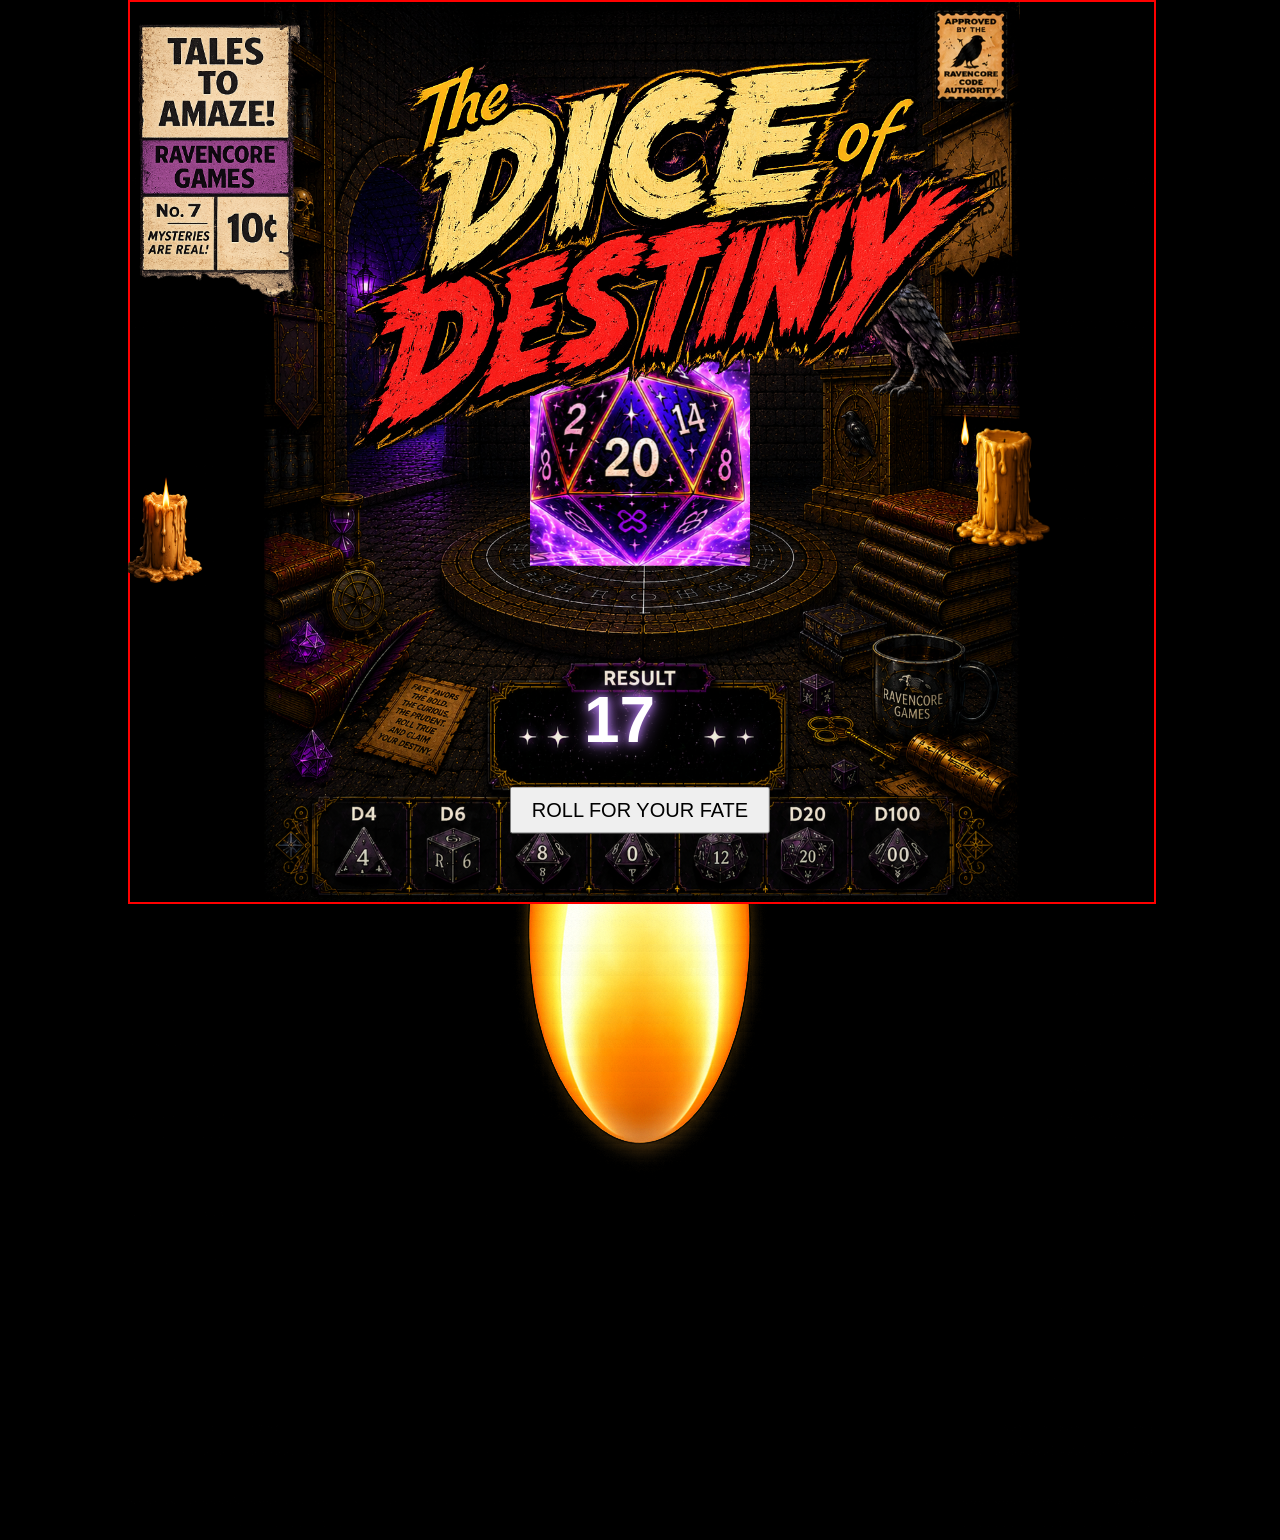
==== index.html @ 94db799d "Update background image in index.html" ====
<!DOCTYPE html>
<html>
<head>
<meta charset="UTF-8">
<title>The Dice of Destiny</title>
<link rel="stylesheet" href="style.css">

</head>

  <body>

<div id="chamber">

    <img id="background" src="background3.png">
  
  <img id="background" src="Blueprint 2.png">
   
    <img id="raven" src="raven2.png">
  
    <img id="leftCandles" src="left-candles.png">

    <img id="rightCandles" src="right-candles.png">

    <img id="leftFlame" src="flame.png">

    <img id="rightFlame" src="flame.png">
  
    <img id="centerFlame" src="flame.png">

    <img id="title" src="./assets/ui/title-dice-of-destiny.png">

    <img id="magazine" src="./assets/ui/magazine.png">

    <div id="effects"></div>

    <img id="dice" src="D20 asset.PNG">

    <div id="result">17</div>

    <button id="rollButton">ROLL FOR YOUR FATE</button>

</div>
<script src="script.js"></script>

</body>
</html>
---- style.css ----
body{
    margin:0;
    overflow:hidden;
    background:black;
}
#chamber{

    position:relative;

    aspect-ratio:1148 / 1369;

    height:100vh;

    margin:auto;

}
/* Background */

#background{
    position:absolute;
    inset:0;
    width:100%;
    height:100%;
    object-fit:contain;
    border:2px solid red;
}

    /* Floating animation */

@keyframes float {
    0%   { transform: translate(-50%, -50%) translateY(0px); }
    50%  { transform: translate(-50%, -50%) translateY(-15px); }
    100% { transform: translate(-50%, -50%) translateY(0px); }
}

@keyframes pulse {

    0%   { scale:1; }

    50%  { scale:1.15; }

    100% { scale:1; }

}
#dice{
    position:absolute;
    top:50%;
    left:50%;
    transform:translate(-50%,-50%);
    width:220px;
    z-index:10;
    animation: float 4s ease-in-out infinite;
}


    #result{

    position:absolute;

    top:80%;
    left:48%;

    transform:translate(-50%,-50%);

    font-size:64px;

    color:white;

    font-weight:bold;

    text-shadow:
        0 0 10px #c084ff,
        0 0 20px #c084ff;

    font-family:Arial, sans-serif;
}
   
   #rollButton{

    position:absolute;

    top:90%;
    left:50%;

    transform:translate(-50%,-50%);

    padding:10px 20px;

    font-size:20px;

    cursor:pointer;
}

#effects{

    position:absolute;

    inset:0;

    pointer-events:none;

    z-index:2;


}
.particle{

    position:absolute;

    width:8px;
    height:8px;

    border-radius:50%;

    background:#d8b4fe;

    box-shadow:
        0 0 8px #ffffff,
        0 0 16px #c084ff,
        0 0 24px #a855f7;

    pointer-events:none;

    animation: magicRise 5s linear forwards;

}

#title{

    position:absolute;

    left:1%;
    top:-6%;

    width:95%;

    z-index:30;

    pointer-events:none;

}

#magazine{

    position:absolute;

left:-15%;
top: 0%;
    width:48%;

    z-index:31;

    pointer-events:none;

}
#leftCandles{
    position:absolute;
    left:0%;
    top:52%;
    width:8%;
    z-index:4;
    pointer-events:none;
}

#rightCandles{
    position:absolute;
    left:80%;
    top:44%;
    width:11%;
    z-index:4;
    pointer-events:none;
}
#raven{

    position:absolute;

    width:30%;

    left:60%;

    top:26.3%;

    z-index:3;

    pointer-events:auto;

}
#bookshelf{

    position:absolute;

    width:28%;

    left:5%;

    top:15%;

    z-index:2;

    pointer-events:none;

}
@keyframes wispFloat{

    0%{
        transform:translateY(0px) rotate(0deg);
    }

    50%{
        transform:translateY(-18px) rotate(-3deg);
    }

    100%{
        transform:translateY(0px) rotate(0deg);
    }

}   /* <-- ADD THIS */

@keyframes wispFade{

    0%{
        opacity:.45;
    }

    50%{
        opacity:.9;
    }

    100%{
        opacity:.45;
    }

}
@keyframes magicRise{

    0%{
        transform:translate(0px,0px) scale(.4);
        opacity:0;
    }

    15%{
        opacity:1;
    }

    35%{
        transform:translate(-6px,-70px) scale(.8);
    }

    65%{
        transform:translate(8px,-160px) scale(1);
    }

    100%{
        transform:translate(-4px,-260px) scale(.3);
        opacity:0;
    }

}
@keyframes flameFlicker{

    0%{
        transform:scale(1) rotate(-2deg);
        opacity:.95;
        filter:brightness(1);
    }

    25%{
        transform:scale(.95) rotate(1deg);
        opacity:.85;
        filter:brightness(.9);
    }

    50%{
        transform:scale(1.08) rotate(-1deg);
        opacity:1;
        filter:brightness(1.15);
    }

    75%{
        transform:scale(.98) rotate(2deg);
        opacity:.9;
        filter:brightness(1);
    }

    100%{
        transform:scale(1) rotate(-2deg);
        opacity:.95;
        filter:brightness(1);
    }

}
#leftFlame{

    position:absolute;

     left:2%;
    top:52.1%;

    width:3.5%;


    z-index:5;

    transform-origin:center bottom;

    animation:flameFlicker .45s infinite alternate;

    pointer-events:none;

}

#rightFlame{

    position:absolute;

    left:80%;
    top:45%;

    width:3.5%;

    z-index:5;

    transform-origin:center bottom;

    animation:flameFlicker .52s infinite alternate;

    pointer-events:none;

}

/*
#wisp1{

    position:absolute;

    width:140px;

    left:55%;
    top:46%;

    z-index:8;

    pointer-events:none;

    opacity:.7;

    animation:
        wispFloat 6s ease-in-out infinite,
        wispFade 5s ease-in-out infinite;

}*/
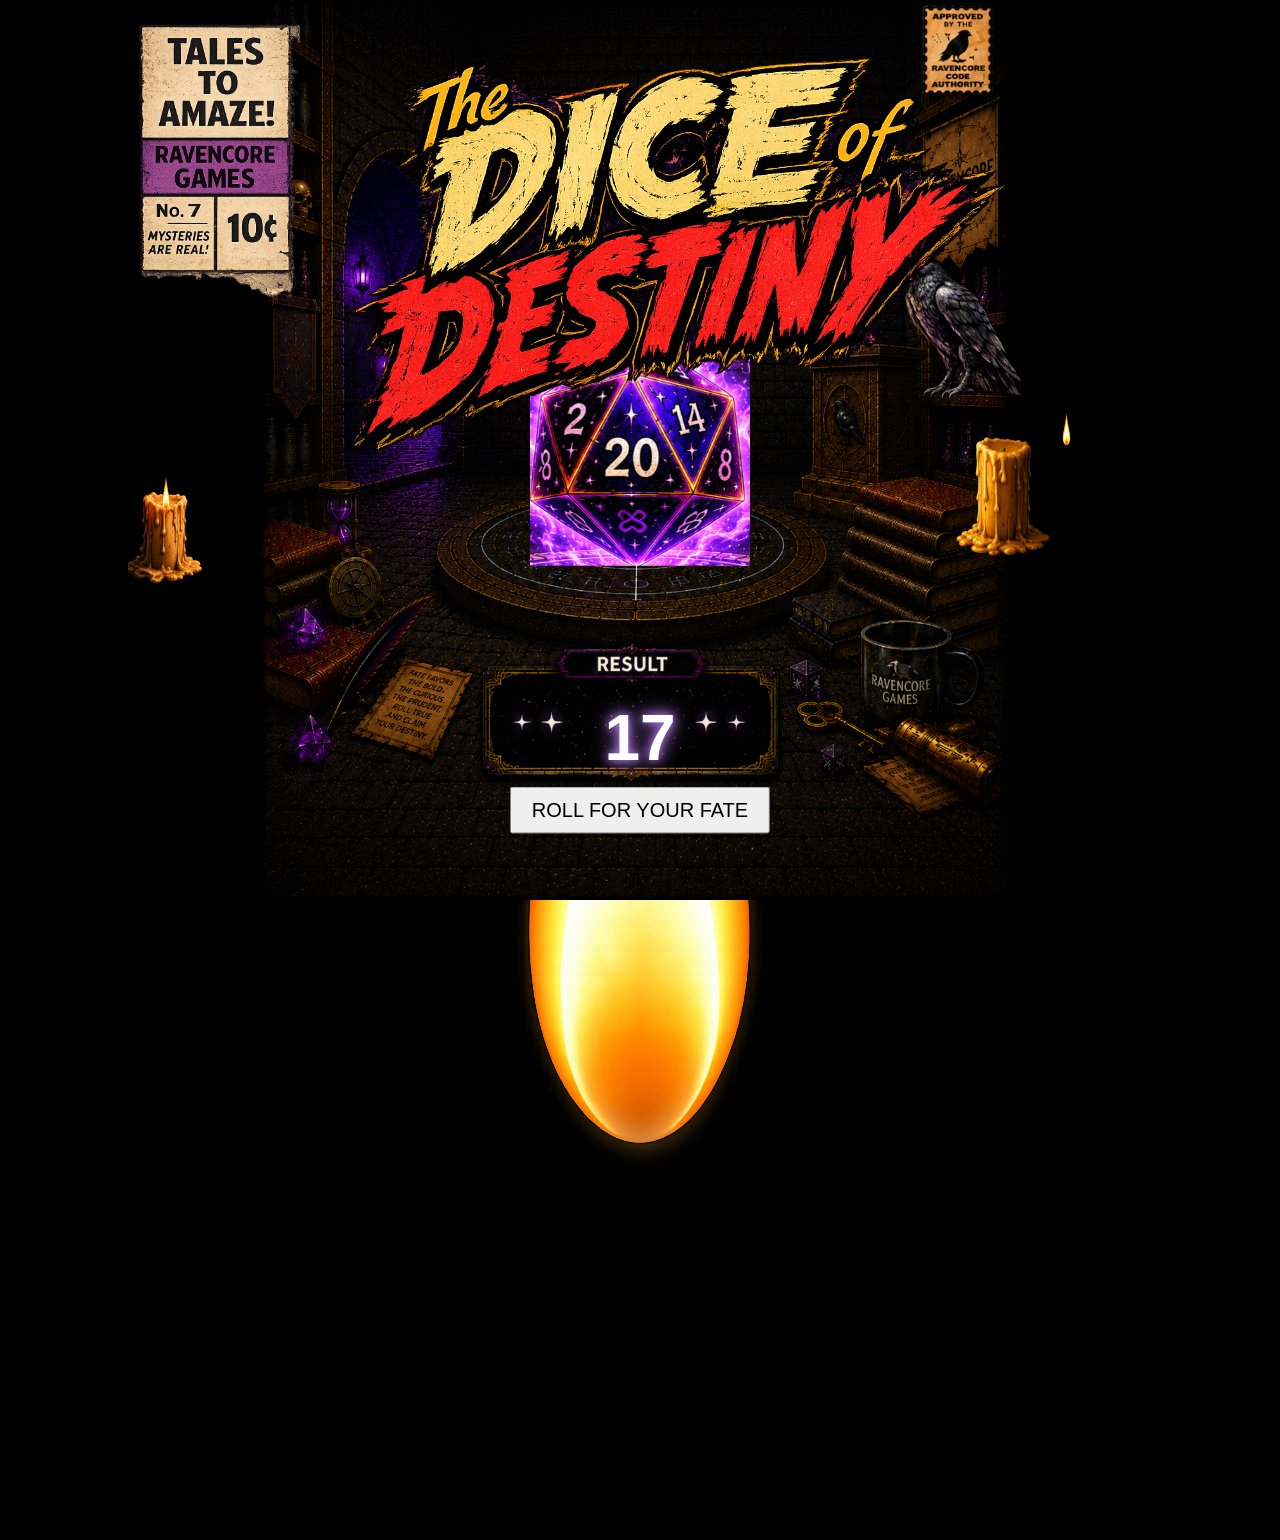
==== commit d14f5b16: "Remove duplicate background image Removed duplicate background image from index.html" ====
--- a/index.html
+++ b/index.html
@@ -12,8 +12,6 @@
 <div id="chamber">
 
     <img id="background" src="background3.png">
-  
-  <img id="background" src="Blueprint 2.png">
    
     <img id="raven" src="raven2.png">
   
--- a/style.css
+++ b/style.css
@@ -22,7 +22,7 @@
     width:100%;
     height:100%;
     object-fit:contain;
-    border:2px solid red;
+
 }
 
     /* Floating animation */
@@ -31,6 +31,7 @@
     0%   { transform: translate(-50%, -50%) translateY(0px); }
     50%  { transform: translate(-50%, -50%) translateY(-15px); }
     100% { transform: translate(-50%, -50%) translateY(0px); }
+}
 }
 
 @keyframes pulse {
@@ -57,8 +58,8 @@
 
     position:absolute;
 
-    top:80%;
-    left:48%;
+    top:82%;
+    left:50%;
 
     transform:translate(-50%,-50%);
 
@@ -165,7 +166,7 @@
 #rightCandles{
     position:absolute;
     left:80%;
-    top:44%;
+    top:45%;
     width:11%;
     z-index:4;
     pointer-events:none;
@@ -176,9 +177,9 @@
 
     width:30%;
 
-    left:60%;
-
-    top:26.3%;
+    left:65%;
+
+    top:26.6%;
 
     z-index:3;
 
@@ -189,11 +190,11 @@
 
     position:absolute;
 
-    width:28%;
-
-    left:5%;
-
-    top:15%;
+    width:20%;
+
+    left:3%;
+
+    top:10%;
 
     z-index:2;
 
@@ -313,7 +314,7 @@
 
     position:absolute;
 
-    left:80%;
+    left:89.9%;
     top:45%;
 
     width:3.5%;
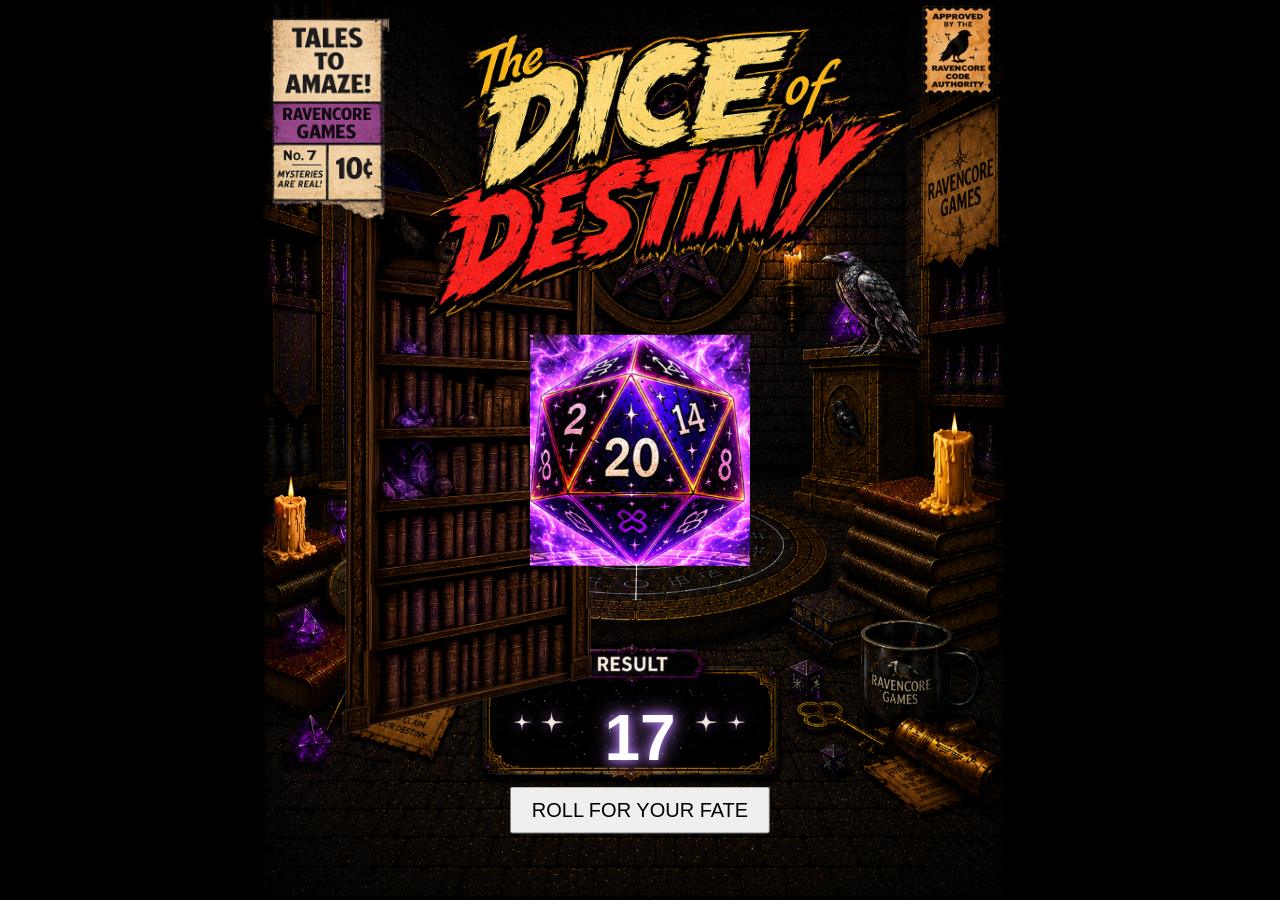
==== commit c723f3ae: "Add bookshelf image to chamber div" ====
--- a/index.html
+++ b/index.html
@@ -12,7 +12,9 @@
 <div id="chamber">
 
     <img id="background" src="background3.png">
-   
+  
+    <img id="bookshelf" src="Bookshelf6.png">
+
     <img id="raven" src="raven2.png">
   
     <img id="leftCandles" src="left-candles.png">
--- a/style.css
+++ b/style.css
@@ -17,10 +17,15 @@
 /* Background */
 
 #background{
-    position:absolute;
+
+    position:absolute;
+
     inset:0;
+
     width:100%;
+
     height:100%;
+
     object-fit:contain;
 
 }
@@ -31,7 +36,6 @@
     0%   { transform: translate(-50%, -50%) translateY(0px); }
     50%  { transform: translate(-50%, -50%) translateY(-15px); }
     100% { transform: translate(-50%, -50%) translateY(0px); }
-}
 }
 
 @keyframes pulse {
@@ -157,7 +161,7 @@
 #leftCandles{
     position:absolute;
     left:0%;
-    top:52%;
+    top:53%;
     width:8%;
     z-index:4;
     pointer-events:none;
@@ -165,7 +169,7 @@
 
 #rightCandles{
     position:absolute;
-    left:80%;
+    left:86%;
     top:45%;
     width:11%;
     z-index:4;
@@ -190,11 +194,11 @@
 
     position:absolute;
 
-    width:20%;
-
-    left:3%;
-
-    top:10%;
+    width:35%;
+
+    left:10%;
+
+    top:19%;
 
     z-index:2;
 
@@ -328,7 +332,26 @@
     pointer-events:none;
 
 }
-
+#centerFlame{
+
+    position:absolute;
+
+    left:70.2%;
+    
+    top:27%;
+
+    width:2%;
+
+
+    z-index:5;
+
+    transform-origin:center bottom;
+
+    animation:flameFlicker .62s infinite alternate;
+
+    pointer-events:none;
+
+}
 /*
 #wisp1{
 
@@ -350,4 +373,3 @@
         wispFade 5s ease-in-out infinite;
 
 }*/
-
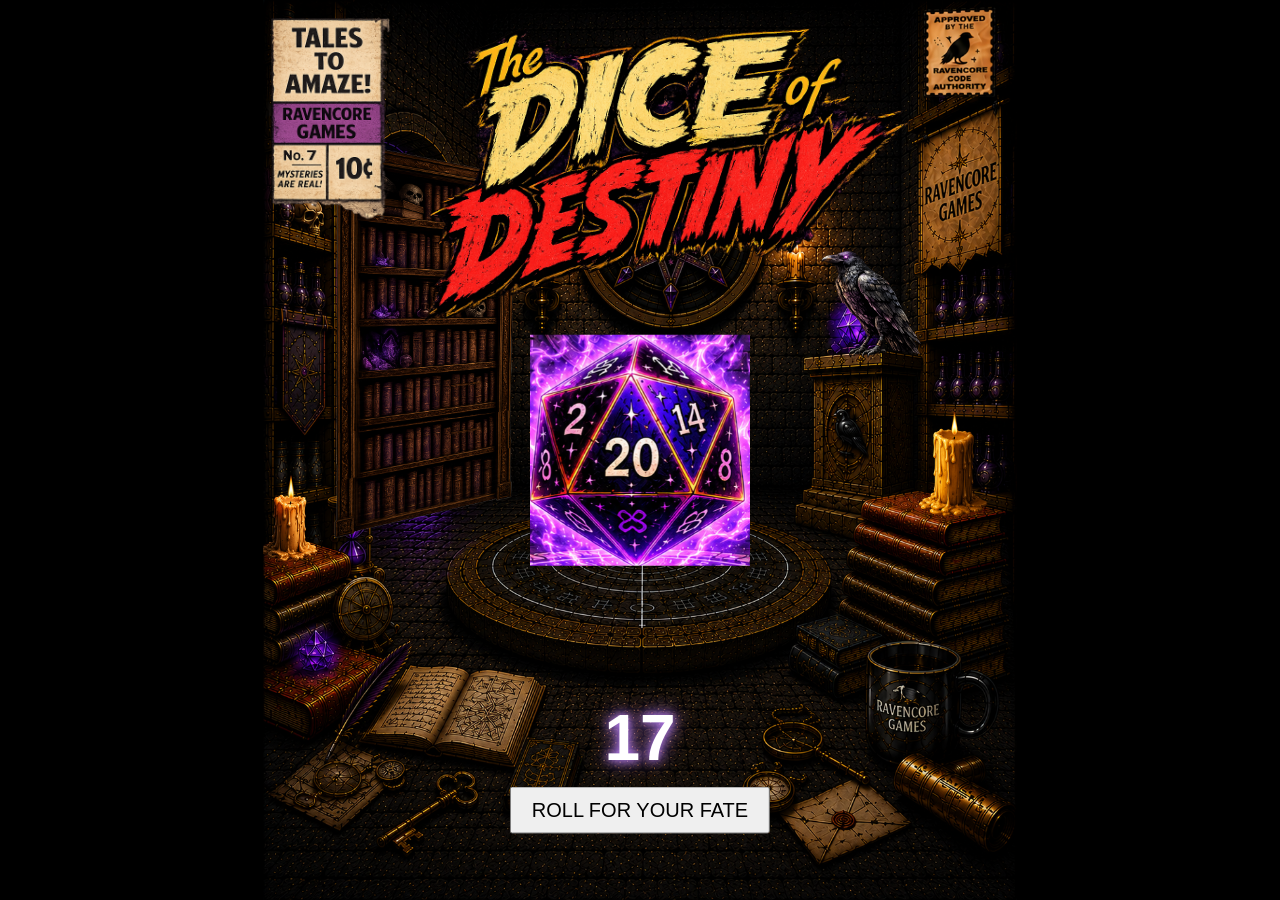
==== commit 5d11afbc: "Update index.html" ====
--- a/index.html
+++ b/index.html
@@ -11,9 +11,9 @@
 
 <div id="chamber">
 
-    <img id="background" src="background3.png">
+    <img id="background" src="background5.png">
   
-    <img id="bookshelf" src="Bookshelf6.png">
+    <img id="bookshelf" src="bookshelf6.png">
 
     <img id="raven" src="raven2.png">
   
--- a/style.css
+++ b/style.css
@@ -194,11 +194,11 @@
 
     position:absolute;
 
-    width:35%;
-
-    left:10%;
-
-    top:19%;
+    width:25%;
+
+    left:9%;
+
+    top:15%;
 
     z-index:2;
 
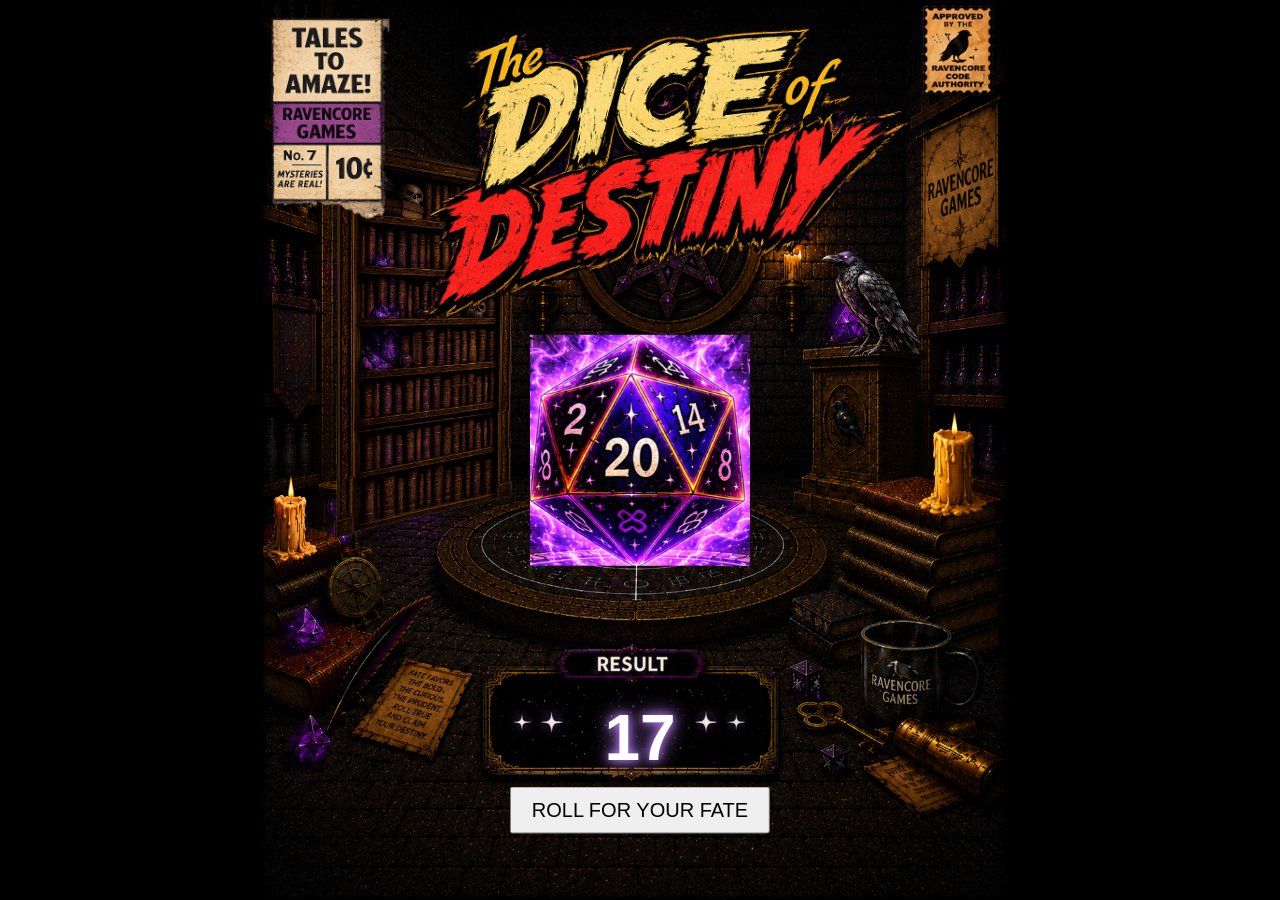
==== commit a820158a: "Change background image from background5.png to background3.png" ====
--- a/index.html
+++ b/index.html
@@ -11,7 +11,7 @@
 
 <div id="chamber">
 
-    <img id="background" src="background5.png">
+    <img id="background" src="background3.png">
   
     <img id="bookshelf" src="bookshelf6.png">
 
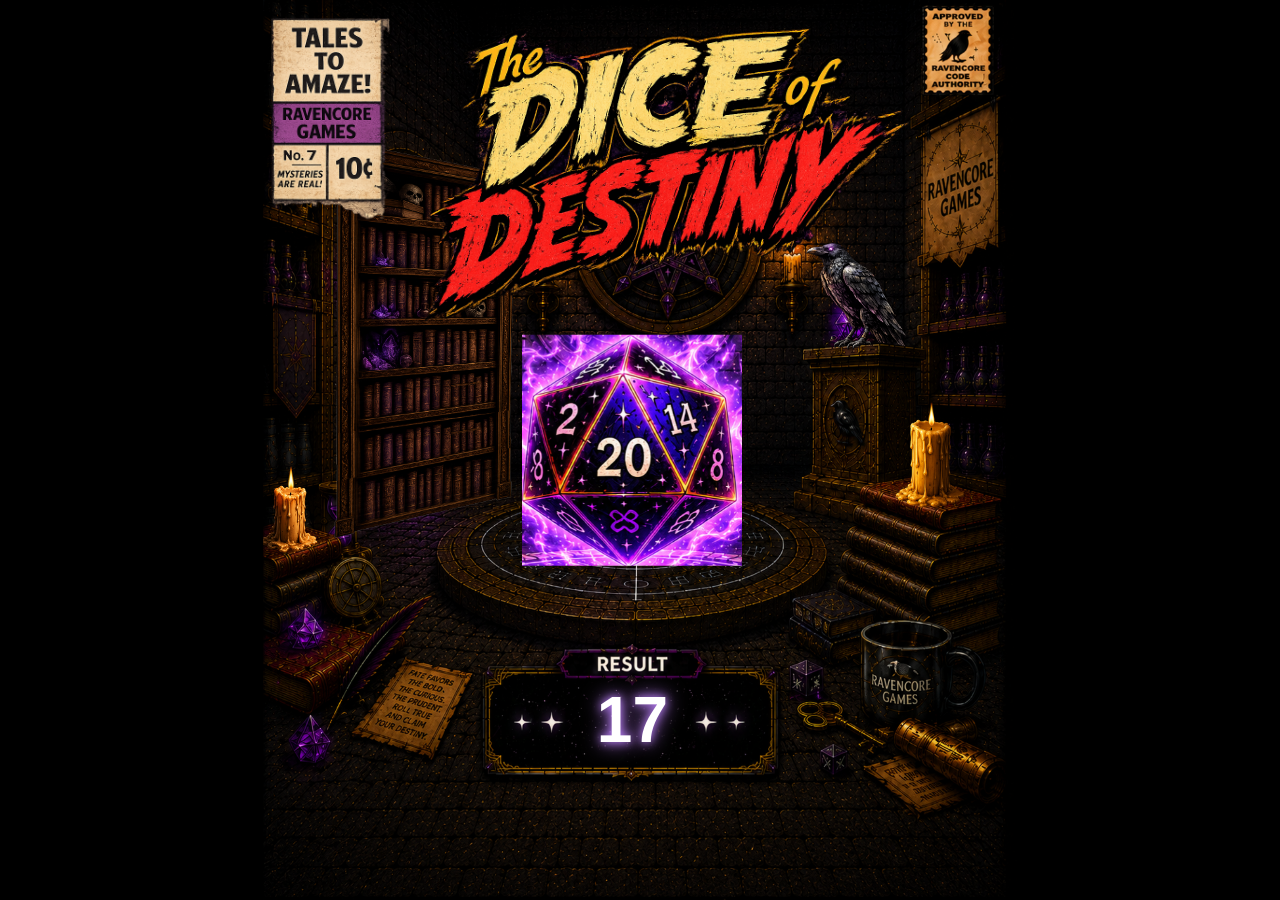
==== commit 664348ce: "Remove roll button from index.html Removed the roll button from the HTML." ====
--- a/index.html
+++ b/index.html
@@ -37,8 +37,6 @@
 
     <div id="result">17</div>
 
-    <button id="rollButton">ROLL FOR YOUR FATE</button>
-
 </div>
 <script src="script.js"></script>
 
--- a/style.css
+++ b/style.css
@@ -48,22 +48,41 @@
 
 }
 #dice{
-    position:absolute;
+
+    position:absolute;
+
     top:50%;
-    left:50%;
+    left:49%;
+
     transform:translate(-50%,-50%);
+
     width:220px;
+
     z-index:10;
+
     animation: float 4s ease-in-out infinite;
-}
-
+
+    cursor:pointer;
+
+    transition:filter .2s ease;
+
+}
+
+#dice:hover{
+
+    filter:
+        brightness(1.08)
+        drop-shadow(0 0 8px #c084ff)
+        drop-shadow(0 0 18px #9333ea);
+
+}
 
     #result{
 
     position:absolute;
 
-    top:82%;
-    left:50%;
+    top:80%;
+    left:49%;
 
     transform:translate(-50%,-50%);
 
@@ -161,7 +180,7 @@
 #leftCandles{
     position:absolute;
     left:0%;
-    top:53%;
+    top:52%;
     width:8%;
     z-index:4;
     pointer-events:none;
@@ -169,8 +188,8 @@
 
 #rightCandles{
     position:absolute;
-    left:86%;
-    top:45%;
+    left:83%;
+    top:44%;
     width:11%;
     z-index:4;
     pointer-events:none;
@@ -181,9 +200,9 @@
 
     width:30%;
 
-    left:65%;
-
-    top:26.6%;
+    left:63%;
+
+    top:25.7%;
 
     z-index:3;
 
@@ -299,7 +318,7 @@
     position:absolute;
 
      left:2%;
-    top:52.1%;
+    top:51.1%;
 
     width:3.5%;
 
@@ -318,8 +337,8 @@
 
     position:absolute;
 
-    left:89.9%;
-    top:45%;
+    left:86.9%;
+    top:44%;
 
     width:3.5%;
 
@@ -336,9 +355,9 @@
 
     position:absolute;
 
-    left:70.2%;
+    left:70%;
     
-    top:27%;
+    top:25%;
 
     width:2%;
 
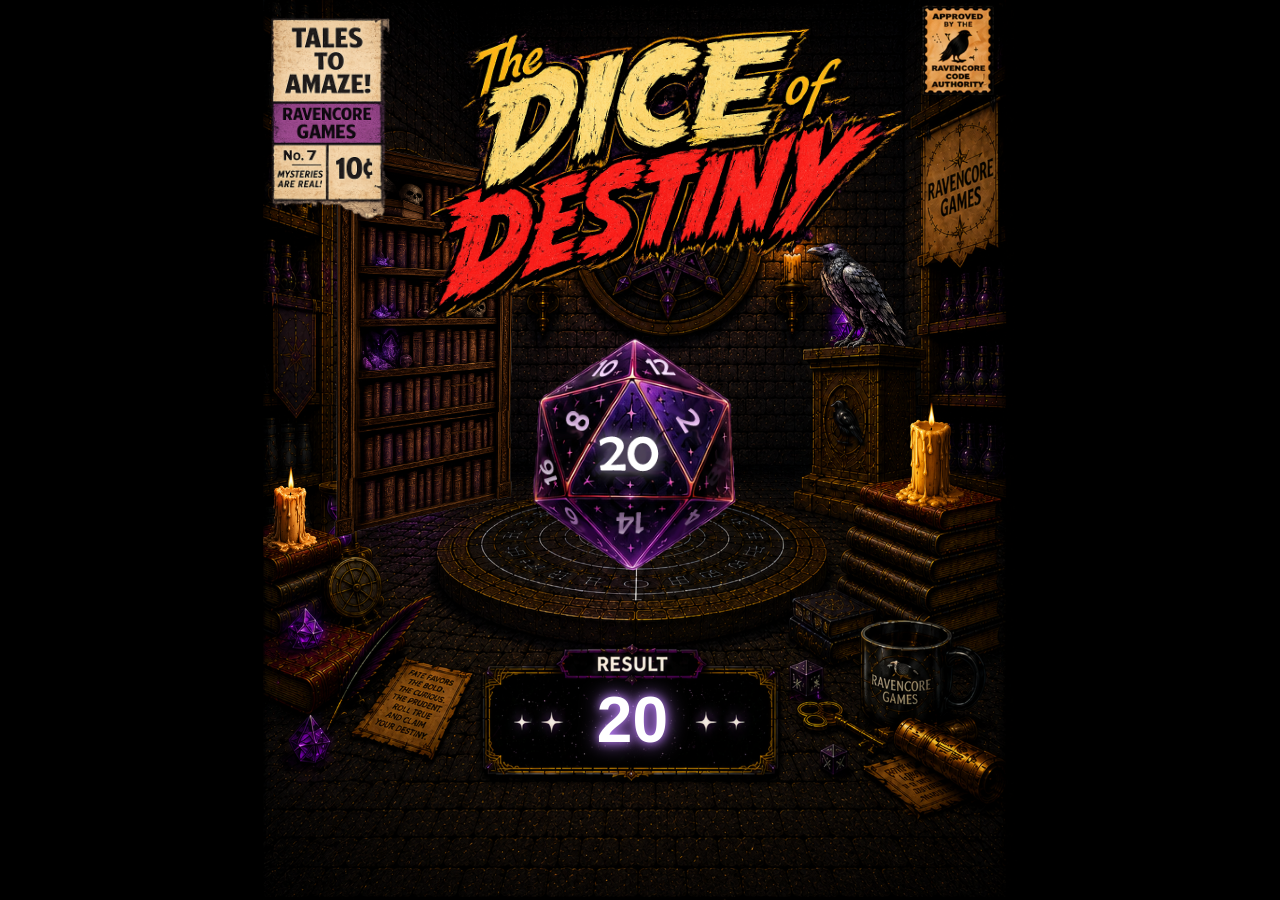
==== commit 7fb66ce0: "Update index.html" ====
--- a/index.html
+++ b/index.html
@@ -33,9 +33,9 @@
 
     <div id="effects"></div>
 
-    <img id="dice" src="D20 asset.PNG">
+    <img id="dice" src="D20-20.png">
 
-    <div id="result">17</div>
+    <div id="result">20</div>
 
 </div>
 <script src="script.js"></script>
--- a/style.css
+++ b/style.css
@@ -99,21 +99,6 @@
     font-family:Arial, sans-serif;
 }
    
-   #rollButton{
-
-    position:absolute;
-
-    top:90%;
-    left:50%;
-
-    transform:translate(-50%,-50%);
-
-    padding:10px 20px;
-
-    font-size:20px;
-
-    cursor:pointer;
-}
 
 #effects{
 
